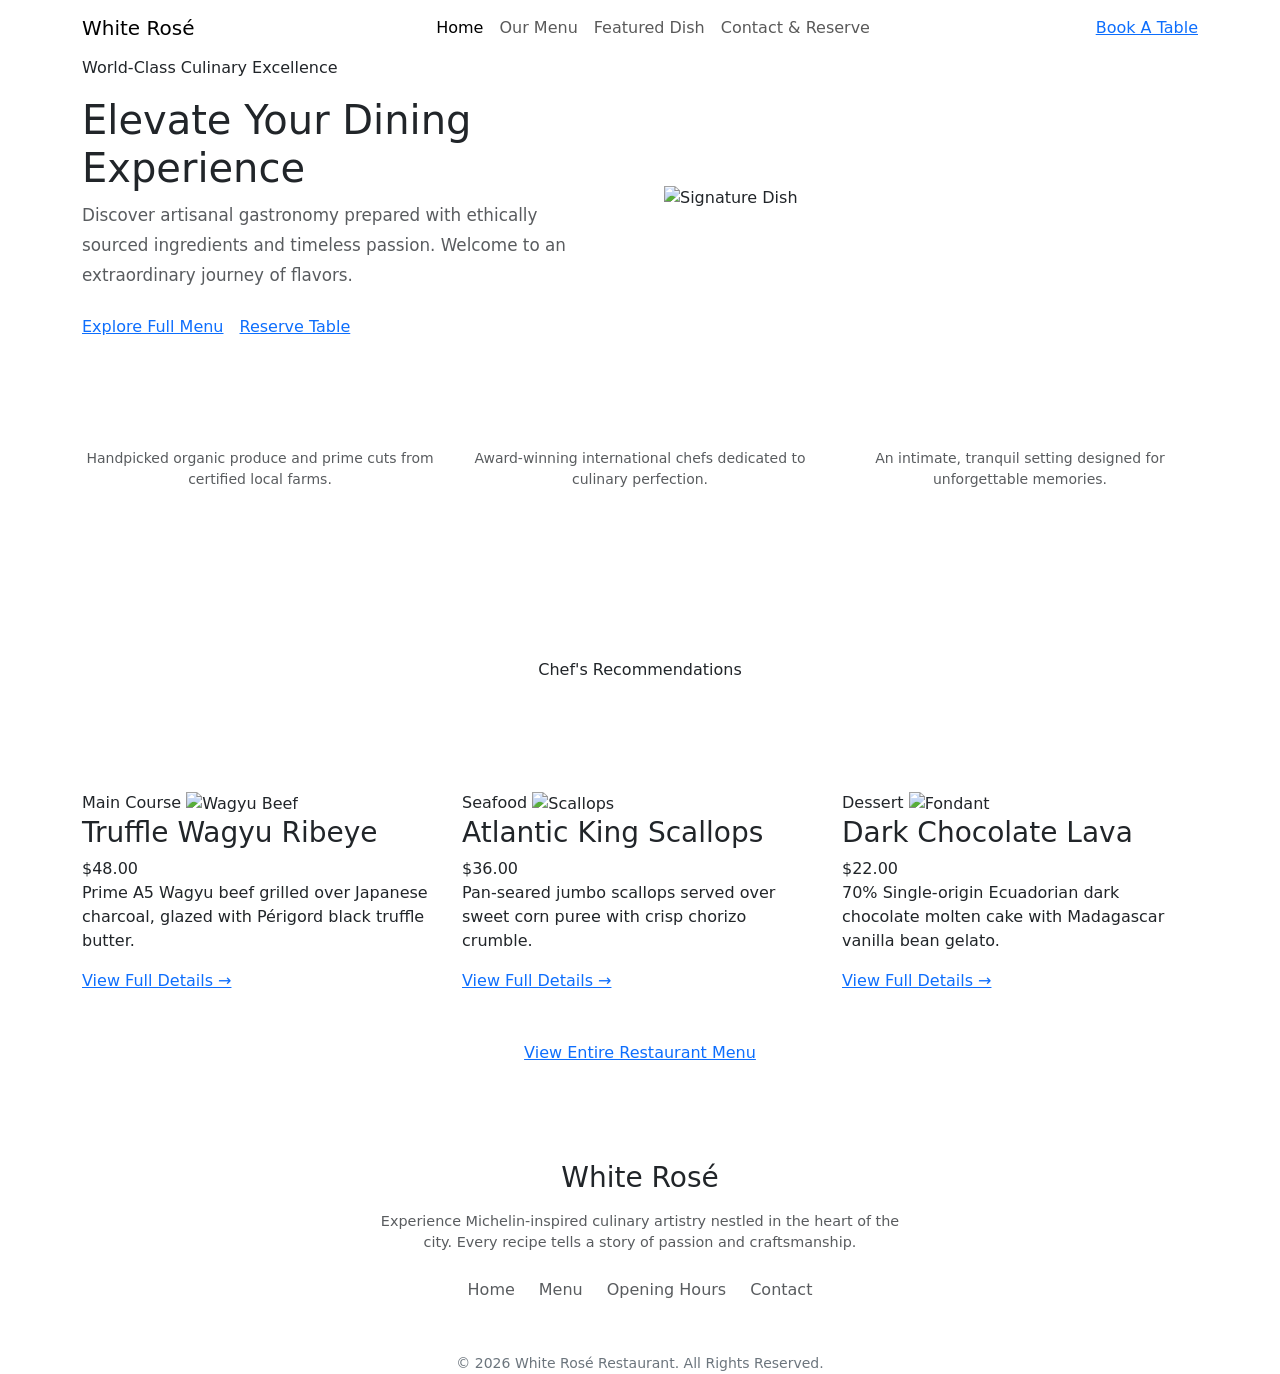
==== index.html @ 72168630 "Add files via upload" ====
<!DOCTYPE html>
<html lang="en">
<head>
    <meta charset="UTF-8">
    <meta name="viewport" content="width=device-width, initial-scale=1.0">
    <title>White Rosé — Luxury Dining & Artisanal Cuisine</title>
    <link href="https://fonts.googleapis.com/css2?family=Playfair+Display:ital,wght@0,400..800;1,400..800&family=Plus+Jakarta+Sans:wght@300;400;500;600;700&display=swap" rel="stylesheet">
    <link href="https://cdn.jsdelivr.net/npm/bootstrap@5.3.3/dist/css/bootstrap.min.css" rel="stylesheet">
    <link rel="stylesheet" href="assets/css/style.css">
</head>
<body>
    
    <!-- Navbar -->
    <nav class="navbar navbar-expand-lg navbar-custom sticky-top">
        <div class="container">
            <a class="navbar-brand brand-logo" href="index.html">White <span>Rosé</span></a>
            <button class="navbar-toggler navbar-dark border-0" type="button" data-bs-toggle="collapse" data-bs-target="#navMenu">
                <span class="navbar-toggler-icon"></span>
            </button>
            <div class="collapse navbar-collapse justify-content-center" id="navMenu">
                <ul class="navbar-nav mb-2 mb-lg-0">
                    <li class="nav-item"><a class="nav-link nav-link-custom active" href="index.html">Home</a></li>
                    <li class="nav-item"><a class="nav-link nav-link-custom " href="menu.html">Our Menu</a></li>
                    <li class="nav-item"><a class="nav-link nav-link-custom " href="details.html">Featured Dish</a></li>
                    <li class="nav-item"><a class="nav-link nav-link-custom " href="contact.html">Contact & Reserve</a></li>
                </ul>
            </div>
            <div class="d-none d-lg-block">
                <a href="contact.html" class="btn-gold">Book A Table</a>
            </div>
        </div>
    </nav>
    

    <!-- Hero Section -->
    <section class="hero-section">
        <div class="container">
            <div class="row align-items-center g-5">
                <div class="col-lg-6">
                    <p class="hero-subtitle">World-Class Culinary Excellence</p>
                    <h1 class="hero-title">Elevate Your Dining Experience</h1>
                    <p class="text-muted mb-4 pe-lg-4" style="line-height: 1.8; font-size: 1.05rem;">
                        Discover artisanal gastronomy prepared with ethically sourced ingredients and timeless passion. Welcome to an extraordinary journey of flavors.
                    </p>
                    <div class="d-flex gap-3 flex-wrap">
                        <a href="menu.html" class="btn-gold">Explore Full Menu</a>
                        <a href="contact.html" class="btn-outline-gold">Reserve Table</a>
                    </div>
                </div>
                <div class="col-lg-6 hero-img-box">
                    <img src="https://images.unsplash.com/photo-1544025162-d76694265947?q=80&w=1200&auto=format&fit=crop" alt="Signature Dish">
                </div>
            </div>
        </div>
    </section>

    <!-- Highlights Section -->
    <section class="py-5" style="background: var(--bg-surface); border-top: 1px solid var(--border-color); border-bottom: 1px solid var(--border-color);">
        <div class="container py-4">
            <div class="row g-4 text-center">
                <div class="col-md-4">
                    <h4 class="text-white mb-2 font-serif">Artisanal Ingredients</h4>
                    <p class="text-muted small mb-0">Handpicked organic produce and prime cuts from certified local farms.</p>
                </div>
                <div class="col-md-4">
                    <h4 class="text-white mb-2 font-serif">Master Chefs</h4>
                    <p class="text-muted small mb-0">Award-winning international chefs dedicated to culinary perfection.</p>
                </div>
                <div class="col-md-4">
                    <h4 class="text-white mb-2 font-serif">Luxury Ambience</h4>
                    <p class="text-muted small mb-0">An intimate, tranquil setting designed for unforgettable memories.</p>
                </div>
            </div>
        </div>
    </section>

    <!-- Featured Menu Preview -->
    <section class="py-5">
        <div class="container py-5">
            <div class="text-center mb-5">
                <p class="hero-subtitle mb-1">Chef's Recommendations</p>
                <h2 class="font-serif display-5 text-white">Signature Dishes</h2>
            </div>
            <div class="row g-4">
                <div class="col-md-4">
                    <div class="menu-card">
                        <div class="menu-card-img">
                            <span class="badge-cat">Main Course</span>
                            <img src="https://images.unsplash.com/photo-1558030006-450675393462?q=80&w=800&auto=format&fit=crop" alt="Wagyu Beef">
                        </div>
                        <div class="menu-card-body">
                            <h3 class="menu-card-title">Truffle Wagyu Ribeye</h3>
                            <div class="menu-card-price">$48.00</div>
                            <p class="menu-card-desc">Prime A5 Wagyu beef grilled over Japanese charcoal, glazed with Périgord black truffle butter.</p>
                            <a href="details.html" class="menu-card-link">View Full Details &rarr;</a>
                        </div>
                    </div>
                </div>
                <div class="col-md-4">
                    <div class="menu-card">
                        <div class="menu-card-img">
                            <span class="badge-cat">Seafood</span>
                            <img src="https://images.unsplash.com/photo-1532550907401-a500c9a57435?q=80&w=800&auto=format&fit=crop" alt="Scallops">
                        </div>
                        <div class="menu-card-body">
                            <h3 class="menu-card-title">Atlantic King Scallops</h3>
                            <div class="menu-card-price">$36.00</div>
                            <p class="menu-card-desc">Pan-seared jumbo scallops served over sweet corn puree with crisp chorizo crumble.</p>
                            <a href="details.html" class="menu-card-link">View Full Details &rarr;</a>
                        </div>
                    </div>
                </div>
                <div class="col-md-4">
                    <div class="menu-card">
                        <div class="menu-card-img">
                            <span class="badge-cat">Dessert</span>
                            <img src="https://images.unsplash.com/photo-1606313564200-e75d5e30476c?q=80&w=800&auto=format&fit=crop" alt="Fondant">
                        </div>
                        <div class="menu-card-body">
                            <h3 class="menu-card-title">Dark Chocolate Lava</h3>
                            <div class="menu-card-price">$22.00</div>
                            <p class="menu-card-desc">70% Single-origin Ecuadorian dark chocolate molten cake with Madagascar vanilla bean gelato.</p>
                            <a href="details.html" class="menu-card-link">View Full Details &rarr;</a>
                        </div>
                    </div>
                </div>
            </div>
            <div class="text-center mt-5">
                <a href="menu.html" class="btn-gold">View Entire Restaurant Menu</a>
            </div>
        </div>
    </section>

    
    <!-- Footer -->
    <footer>
        <div class="container text-center">
            <h3 class="brand-logo mb-3">White <span>Rosé</span></h3>
            <p class="text-muted mb-3" style="max-width: 550px; margin: auto; font-size: 0.9rem;">
                Experience Michelin-inspired culinary artistry nestled in the heart of the city. Every recipe tells a story of passion and craftsmanship.
            </p>
            <div class="d-flex justify-content-center gap-4 my-4">
                <a href="index.html" class="text-decoration-none text-muted">Home</a>
                <a href="menu.html" class="text-decoration-none text-muted">Menu</a>
                <a href="contact.html" class="text-decoration-none text-muted">Opening Hours</a>
                <a href="contact.html" class="text-decoration-none text-muted">Contact</a>
            </div>
            <hr style="border-color: rgba(255,255,255,0.08); margin: 30px 0 20px;">
            <p class="text-secondary small mb-0">&copy; 2026 White Rosé Restaurant. All Rights Reserved.</p>
        </div>
    </footer>
    <script src="https://cdn.jsdelivr.net/npm/bootstrap@5.3.3/dist/js/bootstrap.bundle.min.js"></script>
    <script src="assets/js/main.js"></script>
</body>
</html>
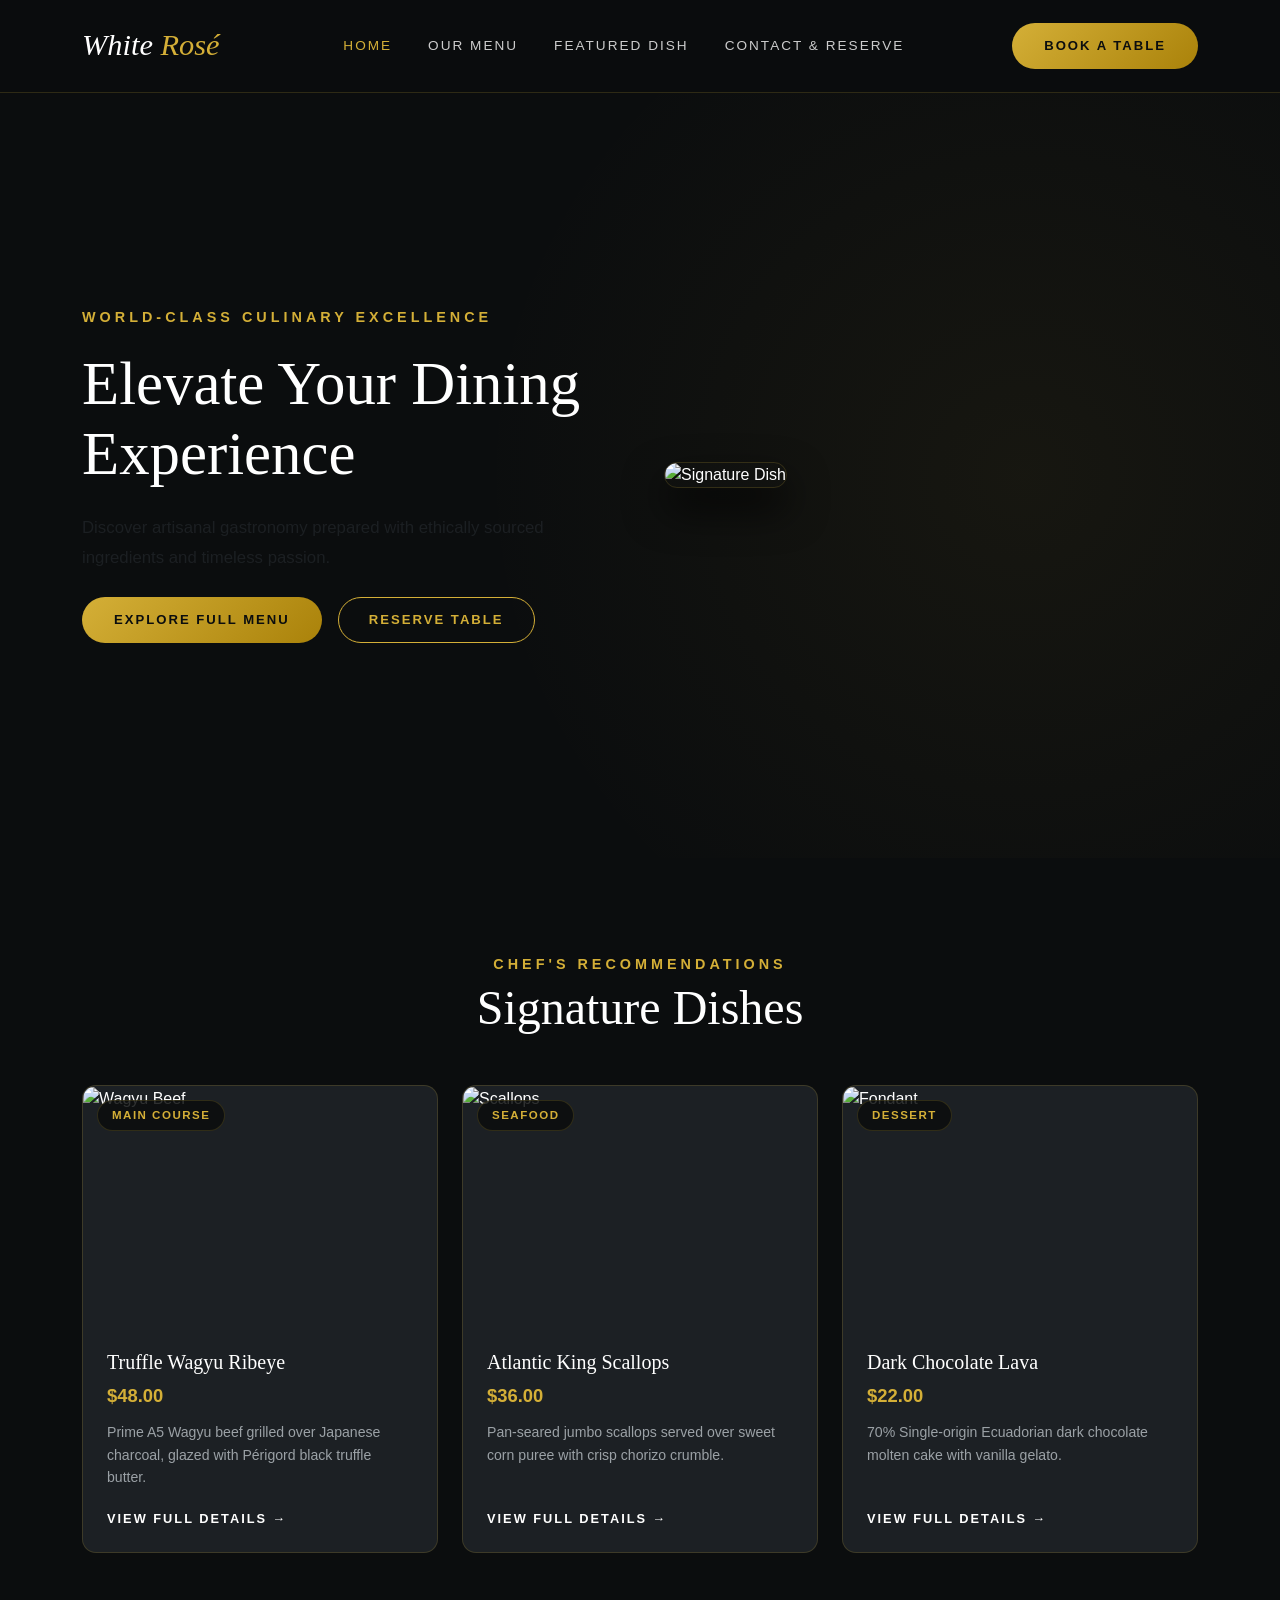
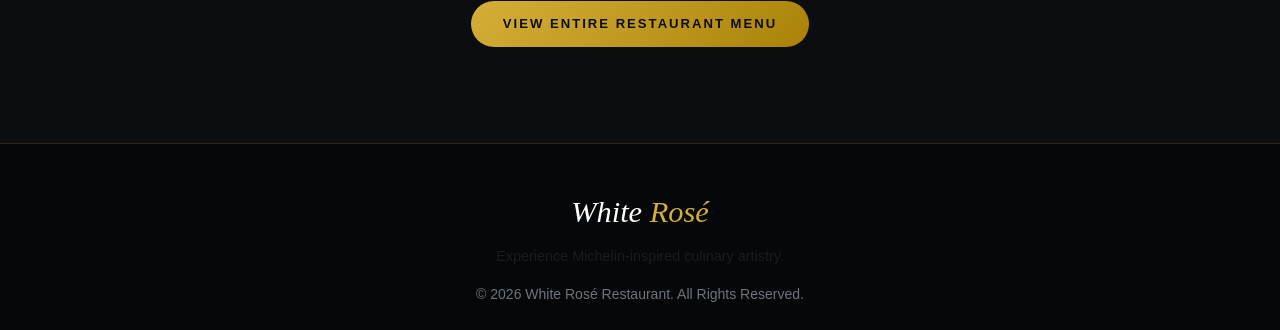
==== commit 5185b91d: "index.html Removed external stylesheet link and added internal styles for better customization. Upda" ====
--- a/index.html
+++ b/index.html
@@ -6,33 +6,62 @@
     <title>White Rosé — Luxury Dining & Artisanal Cuisine</title>
     <link href="https://fonts.googleapis.com/css2?family=Playfair+Display:ital,wght@0,400..800;1,400..800&family=Plus+Jakarta+Sans:wght@300;400;500;600;700&display=swap" rel="stylesheet">
     <link href="https://cdn.jsdelivr.net/npm/bootstrap@5.3.3/dist/css/bootstrap.min.css" rel="stylesheet">
-    <link rel="stylesheet" href="assets/css/style.css">
+    <style>
+        :root {
+            --bg-dark: #0b0d0e;
+            --bg-surface: #14171a;
+            --bg-card: #1c2024;
+            --gold: #d4af37;
+            --gold-gradient: linear-gradient(135deg, #d4af37 0%, #aa820a 100%);
+            --text-primary: #ffffff;
+            --text-muted: #9ba1a6;
+            --border-color: rgba(212, 175, 55, 0.18);
+        }
+        body { font-family: 'Plus Jakarta Sans', sans-serif; background-color: var(--bg-dark); color: var(--text-primary); overflow-x: hidden; }
+        h1, h2, h3, h4, h5, .font-serif { font-family: 'Playfair Display', serif; }
+        .navbar-custom { background-color: rgba(11, 13, 14, 0.95); backdrop-filter: blur(10px); padding: 18px 0; border-bottom: 1px solid var(--border-color); }
+        .brand-logo { font-family: 'Playfair Display', serif; font-size: 1.9rem; font-style: italic; color: #fff !important; text-decoration: none; }
+        .brand-logo span { color: var(--gold); }
+        .nav-link-custom { color: #ccc !important; font-size: 0.85rem; font-weight: 500; letter-spacing: 2px; text-transform: uppercase; padding: 8px 18px !important; transition: all 0.3s; }
+        .nav-link-custom:hover, .nav-link-custom.active { color: var(--gold) !important; }
+        .btn-gold { background: var(--gold-gradient); color: #0b0d0e !important; font-weight: 600; font-size: 0.82rem; letter-spacing: 2px; text-transform: uppercase; padding: 13px 32px; border-radius: 50px; border: none; text-decoration: none; display: inline-block; transition: all 0.3s; }
+        .btn-gold:hover { transform: translateY(-2px); filter: brightness(1.1); }
+        .btn-outline-gold { border: 1px solid var(--gold); color: var(--gold) !important; font-weight: 600; font-size: 0.82rem; letter-spacing: 2px; text-transform: uppercase; padding: 12px 30px; border-radius: 50px; text-decoration: none; display: inline-block; transition: all 0.3s; }
+        .btn-outline-gold:hover { background: var(--gold); color: #0b0d0e !important; }
+        .hero-section { min-height: 85vh; display: flex; align-items: center; background: radial-gradient(circle at 80% 50%, rgba(212, 175, 55, 0.06), transparent 50%), #0b0d0e; padding: 80px 0; }
+        .hero-title { font-size: 3.8rem; line-height: 1.15; font-weight: 500; margin-bottom: 24px; }
+        .hero-subtitle { color: var(--gold); font-size: 0.9rem; letter-spacing: 4px; text-transform: uppercase; margin-bottom: 20px; font-weight: 600; }
+        .hero-img-box img { border-radius: 20px; border: 1px solid var(--border-color); width: 100%; height: 500px; object-fit: cover; box-shadow: 0 20px 40px rgba(0,0,0,0.8); }
+        .menu-card { background: var(--bg-card); border-radius: 14px; overflow: hidden; border: 1px solid var(--border-color); transition: all 0.4s; height: 100%; display: flex; flex-direction: column; }
+        .menu-card:hover { transform: translateY(-8px); border-color: var(--gold); }
+        .menu-card-img { height: 240px; overflow: hidden; position: relative; }
+        .menu-card-img img { width: 100%; height: 100%; object-fit: cover; }
+        .badge-cat { position: absolute; top: 14px; left: 14px; background: rgba(11, 13, 14, 0.85); color: var(--gold); font-size: 0.72rem; letter-spacing: 1.5px; text-transform: uppercase; padding: 6px 14px; border-radius: 20px; font-weight: 600; border: 1px solid var(--border-color); }
+        .menu-card-body { padding: 24px; display: flex; flex-direction: column; flex-grow: 1; }
+        .menu-card-title { font-size: 1.25rem; margin-bottom: 8px; color: #fff; }
+        .menu-card-price { color: var(--gold); font-size: 1.15rem; font-weight: 700; margin-bottom: 12px; }
+        .menu-card-desc { color: var(--text-muted); font-size: 0.88rem; line-height: 1.6; margin-bottom: 20px; flex-grow: 1; }
+        .menu-card-link { color: #fff; font-size: 0.8rem; letter-spacing: 2px; text-transform: uppercase; font-weight: 600; text-decoration: none; }
+        .menu-card-link:hover { color: var(--gold); }
+        footer { background-color: #060708; border-top: 1px solid var(--border-color); padding: 50px 0 25px; }
+    </style>
 </head>
 <body>
-    
-    <!-- Navbar -->
     <nav class="navbar navbar-expand-lg navbar-custom sticky-top">
         <div class="container">
             <a class="navbar-brand brand-logo" href="index.html">White <span>Rosé</span></a>
-            <button class="navbar-toggler navbar-dark border-0" type="button" data-bs-toggle="collapse" data-bs-target="#navMenu">
-                <span class="navbar-toggler-icon"></span>
-            </button>
             <div class="collapse navbar-collapse justify-content-center" id="navMenu">
                 <ul class="navbar-nav mb-2 mb-lg-0">
                     <li class="nav-item"><a class="nav-link nav-link-custom active" href="index.html">Home</a></li>
-                    <li class="nav-item"><a class="nav-link nav-link-custom " href="menu.html">Our Menu</a></li>
-                    <li class="nav-item"><a class="nav-link nav-link-custom " href="details.html">Featured Dish</a></li>
-                    <li class="nav-item"><a class="nav-link nav-link-custom " href="contact.html">Contact & Reserve</a></li>
+                    <li class="nav-item"><a class="nav-link nav-link-custom" href="menu.html">Our Menu</a></li>
+                    <li class="nav-item"><a class="nav-link nav-link-custom" href="details.html">Featured Dish</a></li>
+                    <li class="nav-item"><a class="nav-link nav-link-custom" href="contact.html">Contact & Reserve</a></li>
                 </ul>
             </div>
-            <div class="d-none d-lg-block">
-                <a href="contact.html" class="btn-gold">Book A Table</a>
-            </div>
+            <a href="contact.html" class="btn-gold">Book A Table</a>
         </div>
     </nav>
-    
 
-    <!-- Hero Section -->
     <section class="hero-section">
         <div class="container">
             <div class="row align-items-center g-5">
@@ -40,7 +69,7 @@
                     <p class="hero-subtitle">World-Class Culinary Excellence</p>
                     <h1 class="hero-title">Elevate Your Dining Experience</h1>
                     <p class="text-muted mb-4 pe-lg-4" style="line-height: 1.8; font-size: 1.05rem;">
-                        Discover artisanal gastronomy prepared with ethically sourced ingredients and timeless passion. Welcome to an extraordinary journey of flavors.
+                        Discover artisanal gastronomy prepared with ethically sourced ingredients and timeless passion.
                     </p>
                     <div class="d-flex gap-3 flex-wrap">
                         <a href="menu.html" class="btn-gold">Explore Full Menu</a>
@@ -54,27 +83,6 @@
         </div>
     </section>
 
-    <!-- Highlights Section -->
-    <section class="py-5" style="background: var(--bg-surface); border-top: 1px solid var(--border-color); border-bottom: 1px solid var(--border-color);">
-        <div class="container py-4">
-            <div class="row g-4 text-center">
-                <div class="col-md-4">
-                    <h4 class="text-white mb-2 font-serif">Artisanal Ingredients</h4>
-                    <p class="text-muted small mb-0">Handpicked organic produce and prime cuts from certified local farms.</p>
-                </div>
-                <div class="col-md-4">
-                    <h4 class="text-white mb-2 font-serif">Master Chefs</h4>
-                    <p class="text-muted small mb-0">Award-winning international chefs dedicated to culinary perfection.</p>
-                </div>
-                <div class="col-md-4">
-                    <h4 class="text-white mb-2 font-serif">Luxury Ambience</h4>
-                    <p class="text-muted small mb-0">An intimate, tranquil setting designed for unforgettable memories.</p>
-                </div>
-            </div>
-        </div>
-    </section>
-
-    <!-- Featured Menu Preview -->
     <section class="py-5">
         <div class="container py-5">
             <div class="text-center mb-5">
@@ -119,7 +127,7 @@
                         <div class="menu-card-body">
                             <h3 class="menu-card-title">Dark Chocolate Lava</h3>
                             <div class="menu-card-price">$22.00</div>
-                            <p class="menu-card-desc">70% Single-origin Ecuadorian dark chocolate molten cake with Madagascar vanilla bean gelato.</p>
+                            <p class="menu-card-desc">70% Single-origin Ecuadorian dark chocolate molten cake with vanilla gelato.</p>
                             <a href="details.html" class="menu-card-link">View Full Details &rarr;</a>
                         </div>
                     </div>
@@ -131,26 +139,13 @@
         </div>
     </section>
 
-    
-    <!-- Footer -->
     <footer>
         <div class="container text-center">
             <h3 class="brand-logo mb-3">White <span>Rosé</span></h3>
-            <p class="text-muted mb-3" style="max-width: 550px; margin: auto; font-size: 0.9rem;">
-                Experience Michelin-inspired culinary artistry nestled in the heart of the city. Every recipe tells a story of passion and craftsmanship.
-            </p>
-            <div class="d-flex justify-content-center gap-4 my-4">
-                <a href="index.html" class="text-decoration-none text-muted">Home</a>
-                <a href="menu.html" class="text-decoration-none text-muted">Menu</a>
-                <a href="contact.html" class="text-decoration-none text-muted">Opening Hours</a>
-                <a href="contact.html" class="text-decoration-none text-muted">Contact</a>
-            </div>
-            <hr style="border-color: rgba(255,255,255,0.08); margin: 30px 0 20px;">
+            <p class="text-muted mb-3" style="max-width: 550px; margin: auto; font-size: 0.9rem;">Experience Michelin-inspired culinary artistry.</p>
             <p class="text-secondary small mb-0">&copy; 2026 White Rosé Restaurant. All Rights Reserved.</p>
         </div>
     </footer>
     <script src="https://cdn.jsdelivr.net/npm/bootstrap@5.3.3/dist/js/bootstrap.bundle.min.js"></script>
-    <script src="assets/js/main.js"></script>
 </body>
 </html>
-
